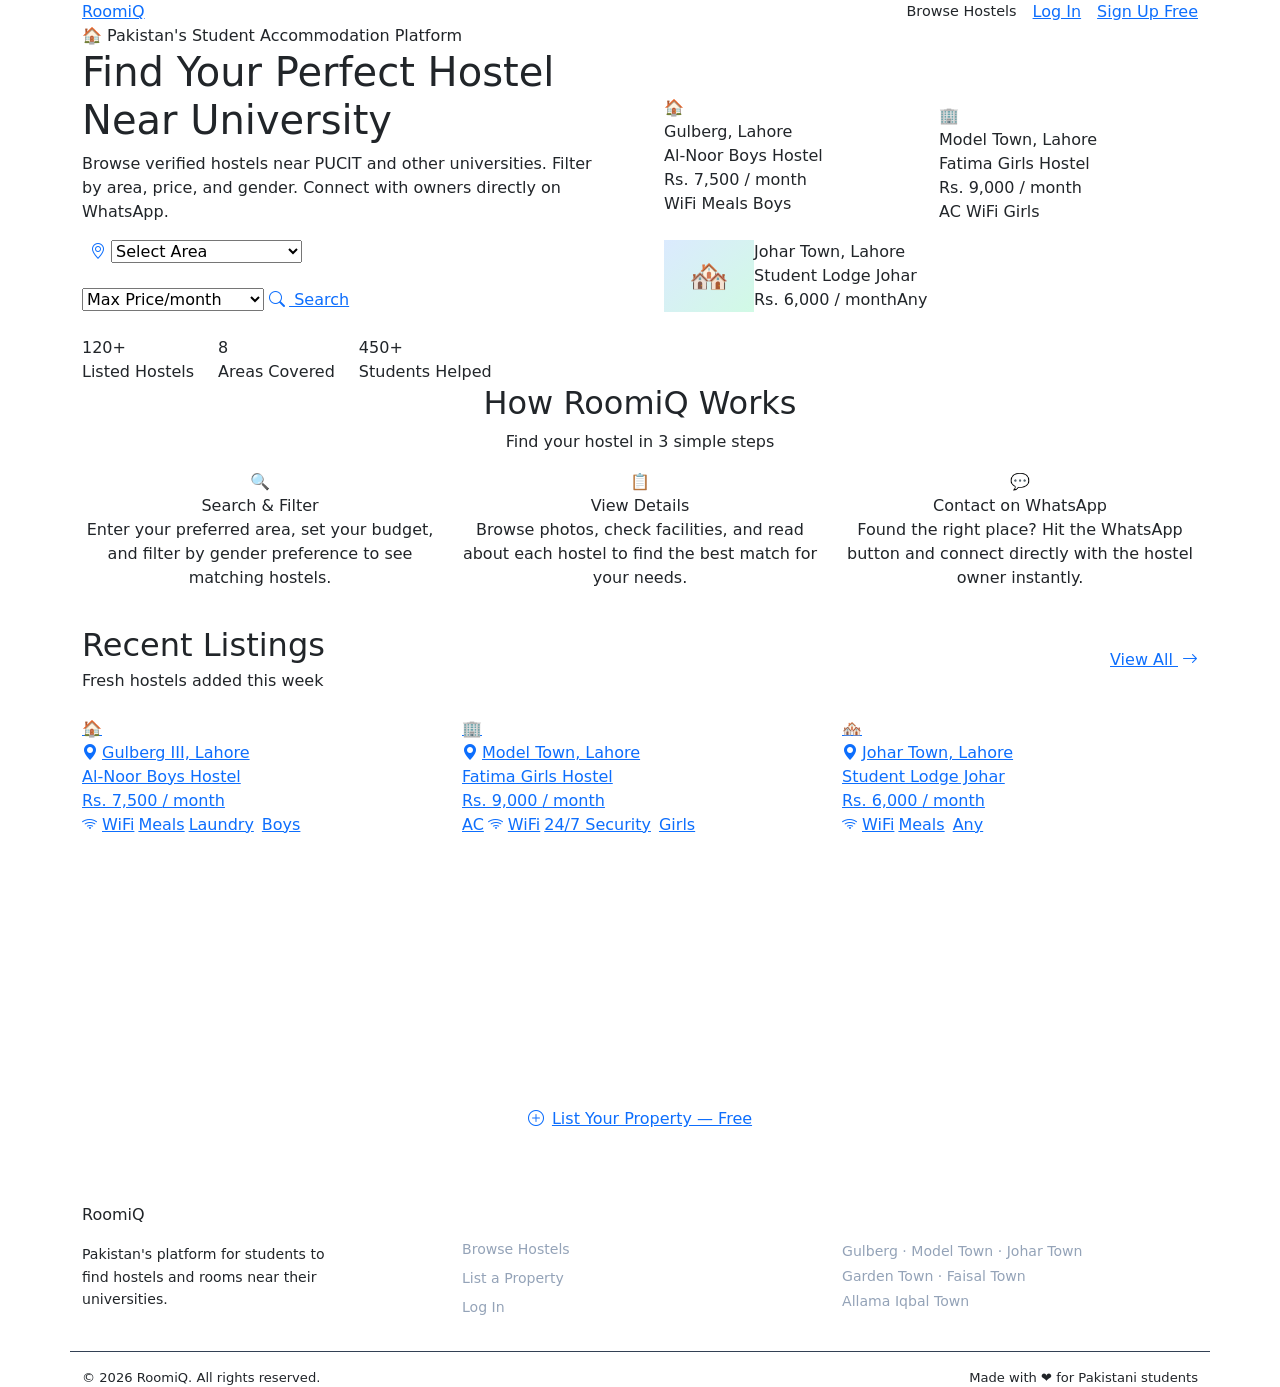
==== index.html @ 31902fd6 "add main HTML structure with navigation, hero section, and footer" ====
<!DOCTYPE html>
<html lang="en">
<head>
    <meta charset="UTF-8">
    <meta name="viewport" content="width=device-width, initial-scale=1.0">
    <title>RoomiQ – Find Student Hostels Near You</title>
    <link href="https://cdn.jsdelivr.net/npm/bootstrap@5.3.2/dist/css/bootstrap.min.css" rel="stylesheet">
    <link href="https://cdn.jsdelivr.net/npm/bootstrap-icons@1.11.3/font/bootstrap-icons.min.css" rel="stylesheet">
    <link rel="stylesheet" href="css/style.css">
</head>
<body>

<!-- ===== NAVBAR ===== -->
<nav class="rq-navbar">
    <div class="container d-flex align-items-center justify-content-between">
        <a href="index.html" class="rq-logo">Roomi<span>Q</span></a>
        <div class="d-flex align-items-center gap-3">
            <a href="finder-home.html" class="text-decoration-none" style="color: var(--text-muted); font-weight: 500; font-size: 0.9rem;">Browse Hostels</a>
            <a href="login.html" class="btn-outline-rq">Log In</a>
            <a href="signup.html" class="btn-primary-rq">Sign Up Free</a>
        </div>
    </div>
</nav>

<!-- ===== HERO ===== -->
<section class="hero-section">
    <div class="container">
        <div class="row align-items-center g-5">
            <div class="col-lg-6">
                <div class="hero-badge">🏠 Pakistan's Student Accommodation Platform</div>
                <h1 class="hero-title">
                    Find Your <span class="highlight">Perfect Hostel</span> Near University
                </h1>
                <p class="hero-subtitle">
                    Browse verified hostels near PUCIT and other universities. Filter by area, price, and gender. Connect with owners directly on WhatsApp.
                </p>

                <!-- Search Box -->
                <div class="search-box mb-4">
                    <i class="bi bi-geo-alt text-primary ms-2"></i>
                    <select>
                        <option>Select Area</option>
                        <option>Gulberg, Lahore</option>
                        <option>Model Town, Lahore</option>
                        <option>Johar Town, Lahore</option>
                        <option>Garden Town, Lahore</option>
                        <option>Faisal Town, Lahore</option>
                        <option>Allama Iqbal Town</option>
                    </select>
                    <div style="width: 1px; height: 24px; background: var(--border);"></div>
                    <select>
                        <option>Max Price/month</option>
                        <option>Under Rs. 5,000</option>
                        <option>Rs. 5,000 – 10,000</option>
                        <option>Rs. 10,000 – 15,000</option>
                        <option>Rs. 15,000+</option>
                    </select>
                    <a href="finder-home.html" class="btn-primary-rq" style="white-space: nowrap;">
                        <i class="bi bi-search me-1"></i> Search
                    </a>
                </div>

                <!-- Stats -->
                <div class="d-flex gap-4 mt-2">
                    <div class="stat-item">
                        <div class="stat-num">120+</div>
                        <div class="stat-label">Listed Hostels</div>
                    </div>
                    <div class="stat-item">
                        <div class="stat-num">8</div>
                        <div class="stat-label">Areas Covered</div>
                    </div>
                    <div class="stat-item">
                        <div class="stat-num">450+</div>
                        <div class="stat-label">Students Helped</div>
                    </div>
                </div>
            </div>

            <!-- Right side cards visual -->
            <div class="col-lg-6 d-none d-lg-block">
                <div class="row g-3">
                    <div class="col-6">
                        <div class="listing-card">
                            <div class="listing-card-img">🏠</div>
                            <div class="listing-card-body">
                                <div class="listing-area">Gulberg, Lahore</div>
                                <div class="listing-title">Al-Noor Boys Hostel</div>
                                <div class="listing-price">Rs. 7,500 <span>/ month</span></div>
                                <div>
                                    <span class="facility-tag">WiFi</span>
                                    <span class="facility-tag">Meals</span>
                                    <span class="gender-badge gender-boys">Boys</span>
                                </div>
                            </div>
                        </div>
                    </div>
                    <div class="col-6 mt-4">
                        <div class="listing-card">
                            <div class="listing-card-img">🏢</div>
                            <div class="listing-card-body">
                                <div class="listing-area">Model Town, Lahore</div>
                                <div class="listing-title">Fatima Girls Hostel</div>
                                <div class="listing-price">Rs. 9,000 <span>/ month</span></div>
                                <div>
                                    <span class="facility-tag">AC</span>
                                    <span class="facility-tag">WiFi</span>
                                    <span class="gender-badge gender-girls">Girls</span>
                                </div>
                            </div>
                        </div>
                    </div>
                    <div class="col-12">
                        <div class="listing-card" style="display: flex; gap: 0;">
                            <div style="width: 90px; background: linear-gradient(135deg, #DBEAFE, #D1FAE5); display: flex; align-items: center; justify-content: center; font-size: 2rem; flex-shrink: 0;">🏘️</div>
                            <div class="listing-card-body">
                                <div class="listing-area">Johar Town, Lahore</div>
                                <div class="listing-title">Student Lodge Johar</div>
                                <div class="d-flex align-items-center justify-content-between">
                                    <div class="listing-price mb-0">Rs. 6,000 <span>/ month</span></div>
                                    <span class="gender-badge gender-any">Any</span>
                                </div>
                            </div>
                        </div>
                    </div>
                </div>
            </div>
        </div>
    </div>
</section>

<!-- ===== HOW IT WORKS ===== -->
<section class="how-section">
    <div class="container text-center">
        <h2 class="section-title">How RoomiQ Works</h2>
        <p class="section-sub">Find your hostel in 3 simple steps</p>
        <div class="row g-4">
            <div class="col-md-4">
                <div class="step-card">
                    <div class="step-icon">🔍</div>
                    <div class="step-title">Search & Filter</div>
                    <p class="step-desc">Enter your preferred area, set your budget, and filter by gender preference to see matching hostels.</p>
                </div>
            </div>
            <div class="col-md-4">
                <div class="step-card">
                    <div class="step-icon">📋</div>
                    <div class="step-title">View Details</div>
                    <p class="step-desc">Browse photos, check facilities, and read about each hostel to find the best match for your needs.</p>
                </div>
            </div>
            <div class="col-md-4">
                <div class="step-card">
                    <div class="step-icon">💬</div>
                    <div class="step-title">Contact on WhatsApp</div>
                    <p class="step-desc">Found the right place? Hit the WhatsApp button and connect directly with the hostel owner instantly.</p>
                </div>
            </div>
        </div>
    </div>
</section>

<!-- ===== FEATURED LISTINGS ===== -->
<section style="padding: 20px 0 72px; background: var(--bg-light);">
    <div class="container">
        <div class="d-flex align-items-center justify-content-between mb-4">
            <div>
                <h2 class="section-title mb-1">Recent Listings</h2>
                <p class="section-sub mb-0">Fresh hostels added this week</p>
            </div>
            <a href="finder-home.html" class="btn-outline-rq">View All <i class="bi bi-arrow-right ms-1"></i></a>
        </div>
        <div class="row g-4">
            <!-- Card 1 -->
            <div class="col-lg-4 col-md-6">
                <a href="finder-home.html" class="listing-card">
                    <div class="listing-card-img">🏠</div>
                    <div class="listing-card-body">
                        <div class="listing-area"><i class="bi bi-geo-alt-fill me-1"></i>Gulberg III, Lahore</div>
                        <div class="listing-title">Al-Noor Boys Hostel</div>
                        <div class="listing-price">Rs. 7,500 <span>/ month</span></div>
                        <div class="d-flex flex-wrap gap-1 align-items-center">
                            <span class="facility-tag"><i class="bi bi-wifi me-1"></i>WiFi</span>
                            <span class="facility-tag">Meals</span>
                            <span class="facility-tag">Laundry</span>
                            <span class="gender-badge gender-boys ms-1">Boys</span>
                        </div>
                    </div>
                </a>
            </div>
            <!-- Card 2 -->
            <div class="col-lg-4 col-md-6">
                <a href="finder-home.html" class="listing-card">
                    <div class="listing-card-img">🏢</div>
                    <div class="listing-card-body">
                        <div class="listing-area"><i class="bi bi-geo-alt-fill me-1"></i>Model Town, Lahore</div>
                        <div class="listing-title">Fatima Girls Hostel</div>
                        <div class="listing-price">Rs. 9,000 <span>/ month</span></div>
                        <div class="d-flex flex-wrap gap-1 align-items-center">
                            <span class="facility-tag">AC</span>
                            <span class="facility-tag"><i class="bi bi-wifi me-1"></i>WiFi</span>
                            <span class="facility-tag">24/7 Security</span>
                            <span class="gender-badge gender-girls ms-1">Girls</span>
                        </div>
                    </div>
                </a>
            </div>
            <!-- Card 3 -->
            <div class="col-lg-4 col-md-6">
                <a href="finder-home.html" class="listing-card">
                    <div class="listing-card-img">🏘️</div>
                    <div class="listing-card-body">
                        <div class="listing-area"><i class="bi bi-geo-alt-fill me-1"></i>Johar Town, Lahore</div>
                        <div class="listing-title">Student Lodge Johar</div>
                        <div class="listing-price">Rs. 6,000 <span>/ month</span></div>
                        <div class="d-flex flex-wrap gap-1 align-items-center">
                            <span class="facility-tag"><i class="bi bi-wifi me-1"></i>WiFi</span>
                            <span class="facility-tag">Meals</span>
                            <span class="gender-badge gender-any ms-1">Any</span>
                        </div>
                    </div>
                </a>
            </div>
        </div>
    </div>
</section>

<!-- ===== LIST YOUR HOSTEL CTA ===== -->
<section style="padding: 72px 0; background: var(--primary);">
    <div class="container text-center text-white">
        <h2 style="font-size: 2rem; font-weight: 800; margin-bottom: 12px;">Own a Hostel or Have a Room?</h2>
        <p style="opacity: 0.85; max-width: 480px; margin: 0 auto 28px; font-size: 1rem;">List your property on RoomiQ for free and connect with hundreds of students looking for accommodation right now.</p>
        <a href="signup.html" class="btn-accent-rq" style="font-size: 1rem; padding: 13px 32px;">
            <i class="bi bi-plus-circle me-2"></i>List Your Property — Free
        </a>
    </div>
</section>

<!-- ===== FOOTER ===== -->
<footer class="rq-footer">
    <div class="container">
        <div class="row g-4 pb-4" style="border-bottom: 1px solid #334155;">
            <div class="col-md-4">
                <div class="footer-logo mb-3">Roomi<span>Q</span></div>
                <p style="font-size: 0.88rem; line-height: 1.6; max-width: 260px;">Pakistan's platform for students to find hostels and rooms near their universities.</p>
            </div>
            <div class="col-md-4">
                <div style="font-weight: 700; color: white; margin-bottom: 14px; font-size: 0.9rem;">Quick Links</div>
                <div class="d-flex flex-column gap-2">
                    <a href="finder-home.html" class="text-decoration-none" style="color: #94A3B8; font-size: 0.88rem;">Browse Hostels</a>
                    <a href="signup.html" class="text-decoration-none" style="color: #94A3B8; font-size: 0.88rem;">List a Property</a>
                    <a href="login.html" class="text-decoration-none" style="color: #94A3B8; font-size: 0.88rem;">Log In</a>
                </div>
            </div>
            <div class="col-md-4">
                <div style="font-weight: 700; color: white; margin-bottom: 14px; font-size: 0.9rem;">Areas Covered</div>
                <div style="font-size: 0.88rem; color: #94A3B8; line-height: 1.8;">
                    Gulberg · Model Town · Johar Town<br>
                    Garden Town · Faisal Town<br>
                    Allama Iqbal Town
                </div>
            </div>
        </div>
        <div class="d-flex align-items-center justify-content-between pt-3" style="font-size: 0.82rem;">
            <span>© 2026 RoomiQ. All rights reserved.</span>
            <span>Made with ❤️ for Pakistani students</span>
        </div>
    </div>
</footer>

<script src="https://cdn.jsdelivr.net/npm/bootstrap@5.3.2/dist/js/bootstrap.bundle.min.js"></script>
</body>
</html>
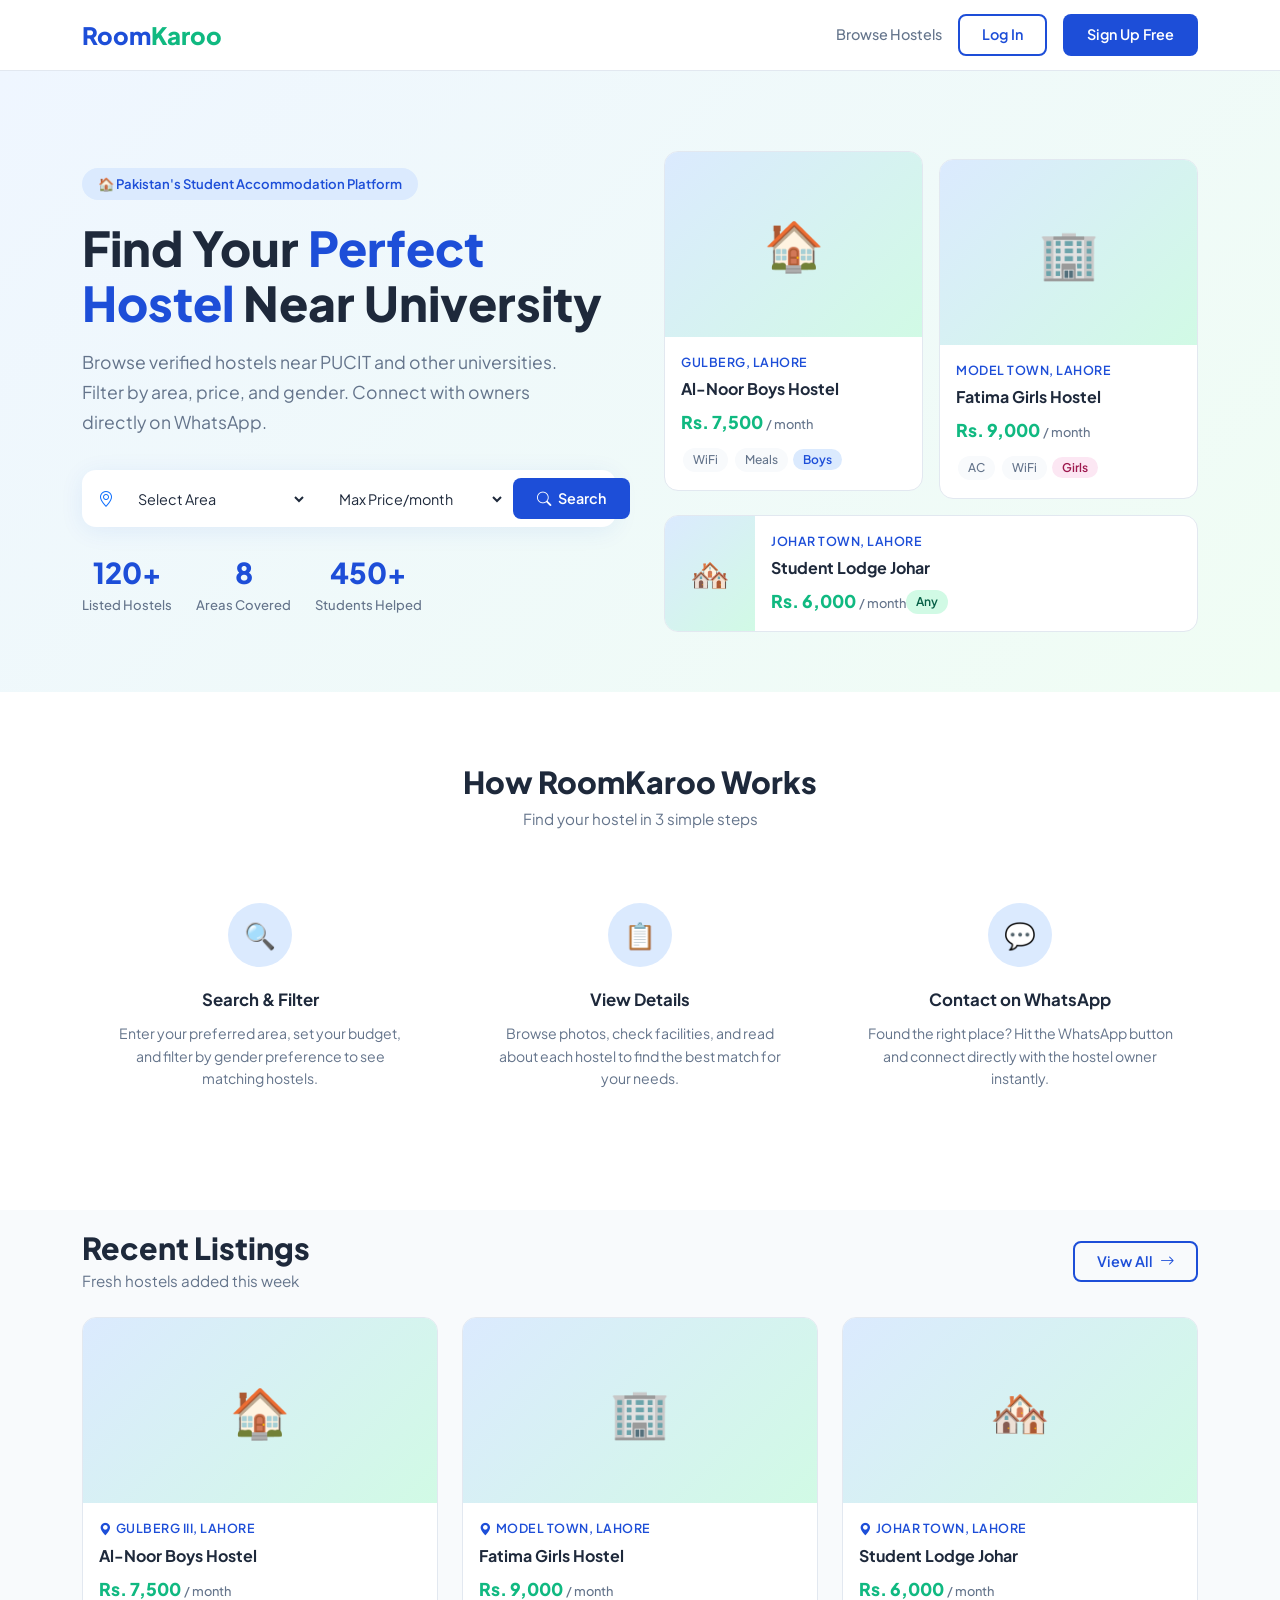
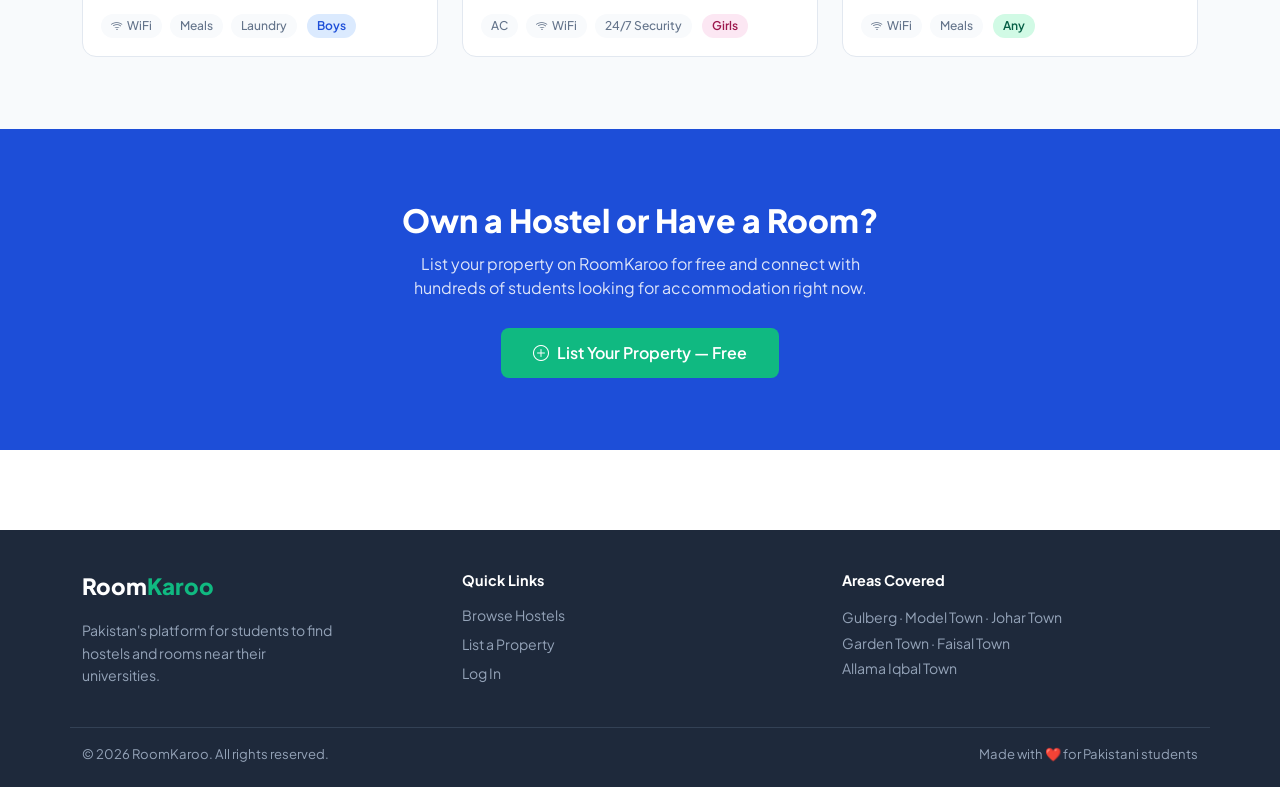
==== commit 775ac6b1: "update branding from RoomiQ to RoomKaroo across multiple HTML files and CSS" ====
--- a/index.html
+++ b/index.html
@@ -3,7 +3,7 @@
 <head>
     <meta charset="UTF-8">
     <meta name="viewport" content="width=device-width, initial-scale=1.0">
-    <title>RoomiQ – Find Student Hostels Near You</title>
+    <title>RoomKaroo – Find Student Hostels Near You</title>
     <link href="https://cdn.jsdelivr.net/npm/bootstrap@5.3.2/dist/css/bootstrap.min.css" rel="stylesheet">
     <link href="https://cdn.jsdelivr.net/npm/bootstrap-icons@1.11.3/font/bootstrap-icons.min.css" rel="stylesheet">
     <link rel="stylesheet" href="css/style.css">
@@ -13,7 +13,7 @@
 <!-- ===== NAVBAR ===== -->
 <nav class="rq-navbar">
     <div class="container d-flex align-items-center justify-content-between">
-        <a href="index.html" class="rq-logo">Roomi<span>Q</span></a>
+        <a href="index.html" class="rq-logo">Room<span>Karoo</span></a>
         <div class="d-flex align-items-center gap-3">
             <a href="finder-home.html" class="text-decoration-none" style="color: var(--text-muted); font-weight: 500; font-size: 0.9rem;">Browse Hostels</a>
             <a href="login.html" class="btn-outline-rq">Log In</a>
@@ -132,7 +132,7 @@
 <!-- ===== HOW IT WORKS ===== -->
 <section class="how-section">
     <div class="container text-center">
-        <h2 class="section-title">How RoomiQ Works</h2>
+        <h2 class="section-title">How RoomKaroo Works</h2>
         <p class="section-sub">Find your hostel in 3 simple steps</p>
         <div class="row g-4">
             <div class="col-md-4">
@@ -229,7 +229,7 @@
 <section style="padding: 72px 0; background: var(--primary);">
     <div class="container text-center text-white">
         <h2 style="font-size: 2rem; font-weight: 800; margin-bottom: 12px;">Own a Hostel or Have a Room?</h2>
-        <p style="opacity: 0.85; max-width: 480px; margin: 0 auto 28px; font-size: 1rem;">List your property on RoomiQ for free and connect with hundreds of students looking for accommodation right now.</p>
+        <p style="opacity: 0.85; max-width: 480px; margin: 0 auto 28px; font-size: 1rem;">List your property on RoomKaroo for free and connect with hundreds of students looking for accommodation right now.</p>
         <a href="signup.html" class="btn-accent-rq" style="font-size: 1rem; padding: 13px 32px;">
             <i class="bi bi-plus-circle me-2"></i>List Your Property — Free
         </a>
@@ -241,7 +241,7 @@
     <div class="container">
         <div class="row g-4 pb-4" style="border-bottom: 1px solid #334155;">
             <div class="col-md-4">
-                <div class="footer-logo mb-3">Roomi<span>Q</span></div>
+                <div class="footer-logo mb-3">Room<span>Karoo</span></div>
                 <p style="font-size: 0.88rem; line-height: 1.6; max-width: 260px;">Pakistan's platform for students to find hostels and rooms near their universities.</p>
             </div>
             <div class="col-md-4">
@@ -262,7 +262,7 @@
             </div>
         </div>
         <div class="d-flex align-items-center justify-content-between pt-3" style="font-size: 0.82rem;">
-            <span>© 2026 RoomiQ. All rights reserved.</span>
+            <span>© 2026 RoomKaroo. All rights reserved.</span>
             <span>Made with ❤️ for Pakistani students</span>
         </div>
     </div>
--- a/css/style.css
+++ b/css/style.css
@@ -0,0 +1,599 @@
+/* ===== RoomKaroo Global Styles ===== */
+@import url('https://fonts.googleapis.com/css2?family=Plus+Jakarta+Sans:wght@400;500;600;700;800&display=swap');
+
+:root {
+    --primary: #1D4ED8;
+    --primary-dark: #1E40AF;
+    --primary-light: #DBEAFE;
+    --accent: #10B981;
+    --accent-light: #D1FAE5;
+    --text-dark: #1E293B;
+    --text-muted: #64748B;
+    --bg-light: #F8FAFC;
+    --border: #E2E8F0;
+    --white: #ffffff;
+    --shadow: 0 4px 24px rgba(29, 78, 216, 0.08);
+    --shadow-hover: 0 8px 32px rgba(29, 78, 216, 0.15);
+}
+
+* {
+    margin: 0;
+    padding: 0;
+    box-sizing: border-box;
+}
+
+body {
+    font-family: 'Plus Jakarta Sans', sans-serif;
+    color: var(--text-dark);
+    background-color: var(--white);
+}
+
+/* ===== NAVBAR ===== */
+.rq-navbar {
+    background: var(--white);
+    padding: 14px 0;
+    border-bottom: 1px solid var(--border);
+    position: sticky;
+    top: 0;
+    z-index: 100;
+}
+
+.rq-logo {
+    font-size: 1.5rem;
+    font-weight: 800;
+    color: var(--primary);
+    text-decoration: none;
+}
+
+.rq-logo span {
+    color: var(--accent);
+}
+
+/* ===== BUTTONS ===== */
+.btn-primary-rq {
+    background: var(--primary);
+    color: white;
+    border: none;
+    padding: 10px 24px;
+    border-radius: 8px;
+    font-weight: 600;
+    font-size: 0.9rem;
+    transition: all 0.2s ease;
+    text-decoration: none;
+    display: inline-block;
+}
+
+.btn-primary-rq:hover {
+    background: var(--primary-dark);
+    color: white;
+    transform: translateY(-1px);
+    box-shadow: var(--shadow-hover);
+}
+
+.btn-outline-rq {
+    background: transparent;
+    color: var(--primary);
+    border: 2px solid var(--primary);
+    padding: 8px 22px;
+    border-radius: 8px;
+    font-weight: 600;
+    font-size: 0.9rem;
+    transition: all 0.2s ease;
+    text-decoration: none;
+    display: inline-block;
+}
+
+.btn-outline-rq:hover {
+    background: var(--primary);
+    color: white;
+}
+
+.btn-accent-rq {
+    background: var(--accent);
+    color: white;
+    border: none;
+    padding: 10px 24px;
+    border-radius: 8px;
+    font-weight: 600;
+    font-size: 0.9rem;
+    transition: all 0.2s ease;
+    text-decoration: none;
+    display: inline-block;
+}
+
+.btn-accent-rq:hover {
+    background: #059669;
+    color: white;
+    transform: translateY(-1px);
+}
+
+/* ===== HERO ===== */
+.hero-section {
+    background: linear-gradient(135deg, #EFF6FF 0%, #F0FDF4 100%);
+    padding: 80px 0 60px;
+}
+
+.hero-badge {
+    background: var(--primary-light);
+    color: var(--primary);
+    padding: 6px 16px;
+    border-radius: 20px;
+    font-size: 0.82rem;
+    font-weight: 600;
+    display: inline-block;
+    margin-bottom: 20px;
+}
+
+.hero-title {
+    font-size: 3rem;
+    font-weight: 800;
+    line-height: 1.15;
+    color: var(--text-dark);
+    margin-bottom: 18px;
+}
+
+.hero-title .highlight {
+    color: var(--primary);
+}
+
+.hero-subtitle {
+    font-size: 1.1rem;
+    color: var(--text-muted);
+    max-width: 480px;
+    line-height: 1.7;
+    margin-bottom: 32px;
+}
+
+/* Search box */
+.search-box {
+    background: var(--white);
+    border-radius: 14px;
+    padding: 8px;
+    display: flex;
+    align-items: center;
+    gap: 8px;
+    box-shadow: var(--shadow);
+    max-width: 540px;
+}
+
+.search-box select,
+.search-box input {
+    border: none;
+    outline: none;
+    font-family: 'Plus Jakarta Sans', sans-serif;
+    font-size: 0.9rem;
+    color: var(--text-dark);
+    background: transparent;
+    padding: 8px 12px;
+    flex: 1;
+}
+
+.search-box select option {
+    font-family: 'Plus Jakarta Sans', sans-serif;
+}
+
+/* Stats row */
+.stat-item {
+    text-align: center;
+}
+
+.stat-item .stat-num {
+    font-size: 1.8rem;
+    font-weight: 800;
+    color: var(--primary);
+}
+
+.stat-item .stat-label {
+    font-size: 0.82rem;
+    color: var(--text-muted);
+    font-weight: 500;
+}
+
+/* ===== LISTING CARDS ===== */
+.listing-card {
+    background: var(--white);
+    border-radius: 14px;
+    overflow: hidden;
+    border: 1px solid var(--border);
+    transition: all 0.25s ease;
+    text-decoration: none;
+    color: inherit;
+    display: block;
+}
+
+.listing-card:hover {
+    transform: translateY(-4px);
+    box-shadow: var(--shadow-hover);
+    border-color: var(--primary);
+    color: inherit;
+    text-decoration: none;
+}
+
+.listing-card-img {
+    width: 100%;
+    height: 185px;
+    object-fit: cover;
+    background: linear-gradient(135deg, #DBEAFE 0%, #D1FAE5 100%);
+    display: flex;
+    align-items: center;
+    justify-content: center;
+    font-size: 3rem;
+}
+
+.listing-card-body {
+    padding: 16px;
+}
+
+.listing-area {
+    font-size: 0.78rem;
+    color: var(--primary);
+    font-weight: 600;
+    text-transform: uppercase;
+    letter-spacing: 0.5px;
+    margin-bottom: 6px;
+}
+
+.listing-title {
+    font-size: 1rem;
+    font-weight: 700;
+    color: var(--text-dark);
+    margin-bottom: 8px;
+}
+
+.listing-price {
+    font-size: 1.1rem;
+    font-weight: 800;
+    color: var(--accent);
+    margin-bottom: 10px;
+}
+
+.listing-price span {
+    font-size: 0.8rem;
+    font-weight: 500;
+    color: var(--text-muted);
+}
+
+.facility-tag {
+    background: var(--bg-light);
+    color: var(--text-muted);
+    padding: 3px 10px;
+    border-radius: 20px;
+    font-size: 0.75rem;
+    font-weight: 500;
+    display: inline-block;
+    margin: 2px;
+}
+
+.gender-badge {
+    padding: 3px 10px;
+    border-radius: 20px;
+    font-size: 0.75rem;
+    font-weight: 600;
+}
+
+.gender-boys {
+    background: #DBEAFE;
+    color: #1D4ED8;
+}
+
+.gender-girls {
+    background: #FCE7F3;
+    color: #9D174D;
+}
+
+.gender-any {
+    background: var(--accent-light);
+    color: #065F46;
+}
+
+/* ===== HOW IT WORKS ===== */
+.how-section {
+    padding: 72px 0;
+    background: var(--white);
+}
+
+.step-card {
+    text-align: center;
+    padding: 32px 24px;
+}
+
+.step-icon {
+    width: 64px;
+    height: 64px;
+    background: var(--primary-light);
+    border-radius: 50%;
+    display: flex;
+    align-items: center;
+    justify-content: center;
+    font-size: 1.6rem;
+    margin: 0 auto 20px;
+}
+
+.step-title {
+    font-size: 1.05rem;
+    font-weight: 700;
+    margin-bottom: 10px;
+}
+
+.step-desc {
+    font-size: 0.88rem;
+    color: var(--text-muted);
+    line-height: 1.6;
+}
+
+/* ===== SECTION HEADERS ===== */
+.section-title {
+    font-size: 1.9rem;
+    font-weight: 800;
+    color: var(--text-dark);
+    margin-bottom: 8px;
+}
+
+.section-sub {
+    font-size: 0.95rem;
+    color: var(--text-muted);
+    margin-bottom: 40px;
+}
+
+/* ===== AUTH PAGES ===== */
+.auth-page {
+    min-height: 100vh;
+    background: linear-gradient(135deg, #EFF6FF 0%, #F0FDF4 100%);
+    display: flex;
+    align-items: center;
+    padding: 40px 0;
+}
+
+.auth-card {
+    background: var(--white);
+    border-radius: 20px;
+    padding: 40px;
+    box-shadow: var(--shadow);
+    max-width: 460px;
+    width: 100%;
+    margin: 0 auto;
+}
+
+.auth-title {
+    font-size: 1.7rem;
+    font-weight: 800;
+    color: var(--text-dark);
+    margin-bottom: 6px;
+}
+
+.auth-sub {
+    font-size: 0.9rem;
+    color: var(--text-muted);
+    margin-bottom: 28px;
+}
+
+.form-label-rq {
+    font-size: 0.85rem;
+    font-weight: 600;
+    color: var(--text-dark);
+    margin-bottom: 6px;
+}
+
+.form-control-rq {
+    border: 1.5px solid var(--border);
+    border-radius: 10px;
+    padding: 11px 14px;
+    font-family: 'Plus Jakarta Sans', sans-serif;
+    font-size: 0.9rem;
+    color: var(--text-dark);
+    width: 100%;
+    transition: border-color 0.2s;
+    outline: none;
+}
+
+.form-control-rq:focus {
+    border-color: var(--primary);
+    box-shadow: 0 0 0 3px rgba(29, 78, 216, 0.1);
+}
+
+.role-selector {
+    display: grid;
+    grid-template-columns: 1fr 1fr;
+    gap: 12px;
+    margin-bottom: 24px;
+}
+
+.role-option {
+    border: 2px solid var(--border);
+    border-radius: 12px;
+    padding: 16px;
+    text-align: center;
+    cursor: pointer;
+    transition: all 0.2s;
+}
+
+.role-option:hover,
+.role-option.active {
+    border-color: var(--primary);
+    background: var(--primary-light);
+}
+
+.role-option .role-icon {
+    font-size: 1.8rem;
+    display: block;
+    margin-bottom: 8px;
+}
+
+.role-option .role-name {
+    font-size: 0.88rem;
+    font-weight: 700;
+    color: var(--text-dark);
+}
+
+.role-option .role-desc {
+    font-size: 0.75rem;
+    color: var(--text-muted);
+}
+
+/* ===== DASHBOARD ===== */
+.dashboard-page {
+    background: var(--bg-light);
+    min-height: 100vh;
+}
+
+.dash-navbar {
+    background: var(--white);
+    padding: 14px 0;
+    border-bottom: 1px solid var(--border);
+}
+
+.user-avatar {
+    width: 36px;
+    height: 36px;
+    background: var(--primary);
+    color: white;
+    border-radius: 50%;
+    display: flex;
+    align-items: center;
+    justify-content: center;
+    font-weight: 700;
+    font-size: 0.85rem;
+}
+
+.dash-content {
+    padding: 32px 0;
+}
+
+.stat-card {
+    background: var(--white);
+    border-radius: 14px;
+    padding: 22px 24px;
+    border: 1px solid var(--border);
+    display: flex;
+    align-items: center;
+    gap: 16px;
+}
+
+.stat-card-icon {
+    width: 52px;
+    height: 52px;
+    border-radius: 12px;
+    display: flex;
+    align-items: center;
+    justify-content: center;
+    font-size: 1.4rem;
+    flex-shrink: 0;
+}
+
+.stat-card-num {
+    font-size: 1.7rem;
+    font-weight: 800;
+    color: var(--text-dark);
+    line-height: 1;
+    margin-bottom: 4px;
+}
+
+.stat-card-label {
+    font-size: 0.82rem;
+    color: var(--text-muted);
+    font-weight: 500;
+}
+
+.lister-listing-card {
+    background: var(--white);
+    border-radius: 14px;
+    overflow: hidden;
+    border: 1px solid var(--border);
+    display: flex;
+    align-items: stretch;
+}
+
+.lister-listing-img {
+    width: 120px;
+    min-height: 100px;
+    background: linear-gradient(135deg, #DBEAFE, #D1FAE5);
+    display: flex;
+    align-items: center;
+    justify-content: center;
+    font-size: 2.2rem;
+    flex-shrink: 0;
+}
+
+.lister-listing-body {
+    padding: 16px 20px;
+    flex: 1;
+}
+
+.status-badge {
+    padding: 3px 10px;
+    border-radius: 20px;
+    font-size: 0.75rem;
+    font-weight: 600;
+}
+
+.status-active {
+    background: var(--accent-light);
+    color: #065F46;
+}
+
+.status-inactive {
+    background: #FEF3C7;
+    color: #92400E;
+}
+
+/* ===== ROOMMATE BOARD ===== */
+.roommate-card {
+    background: var(--white);
+    border-radius: 14px;
+    padding: 20px;
+    border: 1px solid var(--border);
+    transition: all 0.2s;
+}
+
+.roommate-card:hover {
+    border-color: var(--accent);
+    box-shadow: 0 4px 16px rgba(16, 185, 129, 0.1);
+}
+
+/* ===== FOOTER ===== */
+.rq-footer {
+    background: var(--text-dark);
+    color: #94A3B8;
+    padding: 40px 0 24px;
+    margin-top: 80px;
+}
+
+.footer-logo {
+    font-size: 1.4rem;
+    font-weight: 800;
+    color: var(--white);
+}
+
+.footer-logo span {
+    color: var(--accent);
+}
+
+/* ===== FILTER BAR ===== */
+.filter-bar {
+    background: var(--white);
+    border-radius: 14px;
+    padding: 16px 20px;
+    border: 1px solid var(--border);
+    margin-bottom: 28px;
+}
+
+/* Responsive */
+@media (max-width: 768px) {
+    .hero-title {
+        font-size: 2rem;
+    }
+
+    .auth-card {
+        padding: 28px 20px;
+        margin: 0 16px;
+    }
+
+    .lister-listing-card {
+        flex-direction: column;
+    }
+
+    .lister-listing-img {
+        width: 100%;
+        height: 120px;
+    }
+}
